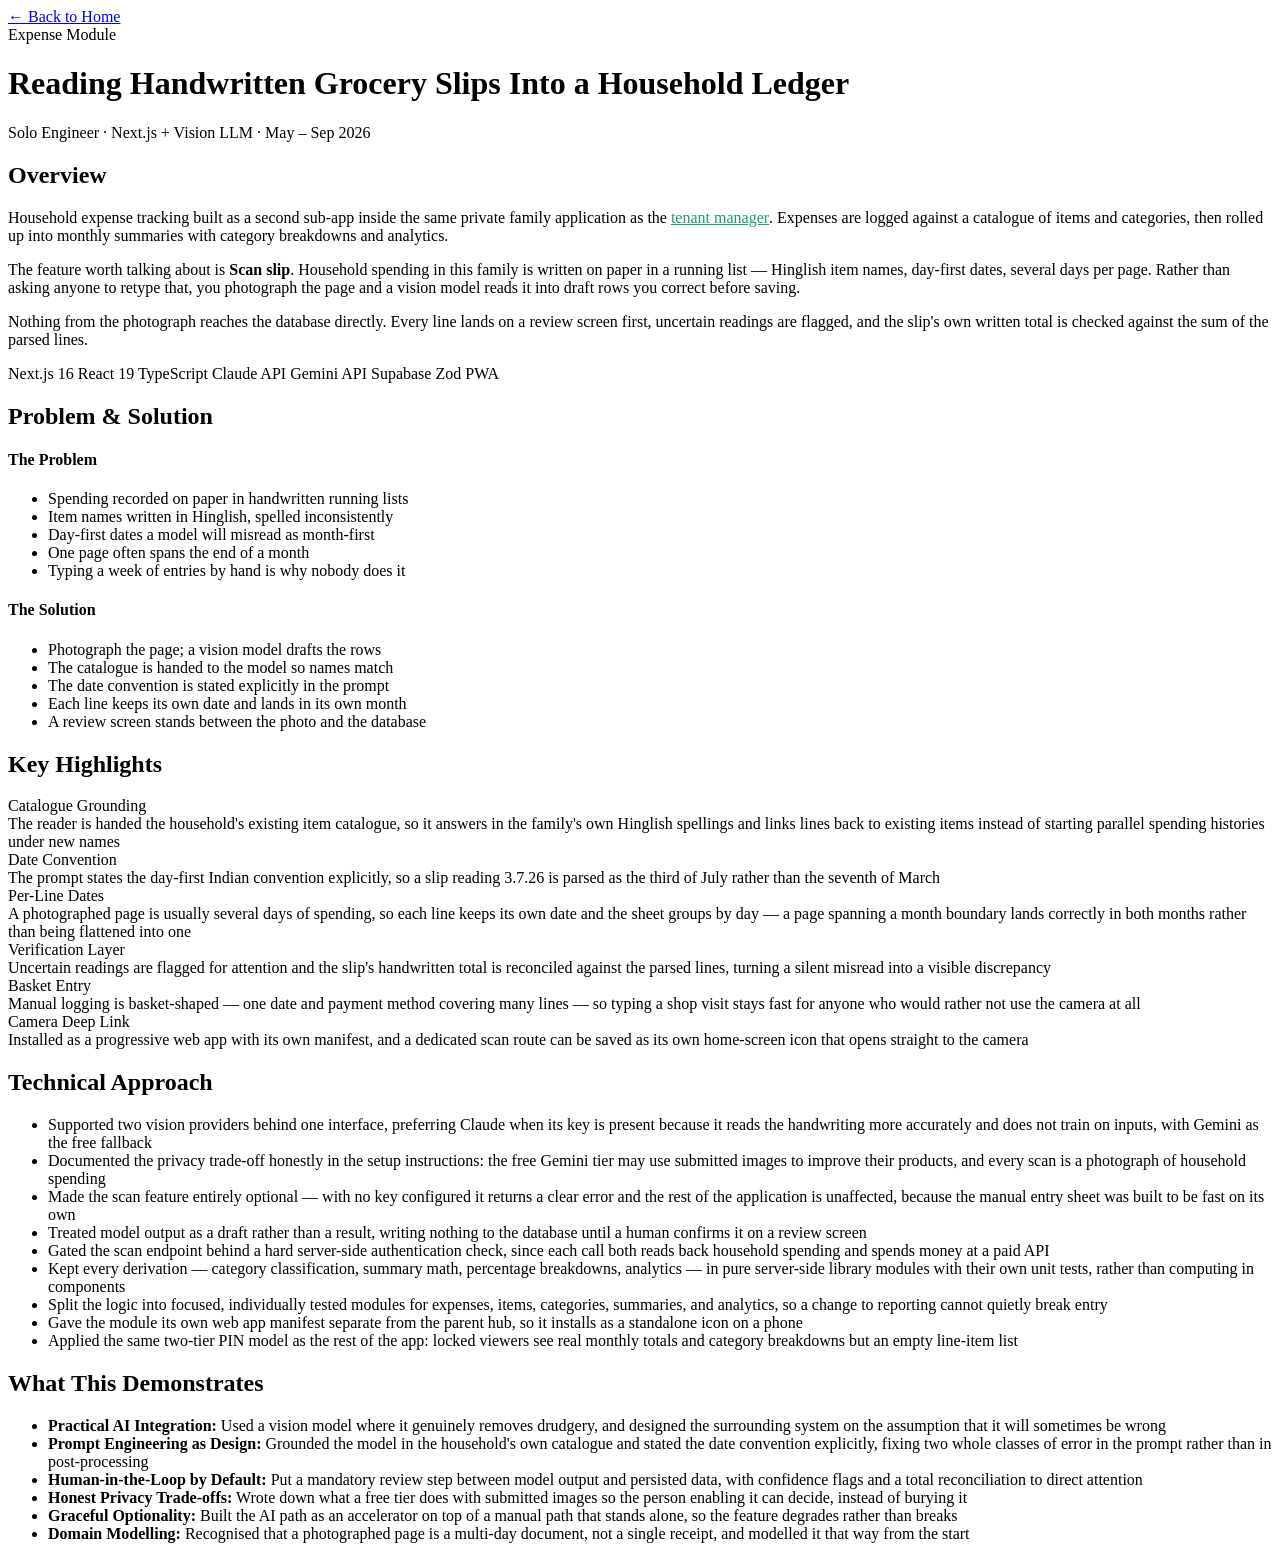
==== case-study/expense-module.html @ 738a4dc8 "add personal projects to the portfolio" ====
<!DOCTYPE html>
<html lang="en">
<head>
  <meta charset="UTF-8">
  <meta name="viewport" content="width=device-width, initial-scale=1.0">
  <title>Expense Module - Case Study</title>
  <link rel="stylesheet" href="case-study.css">
</head>

<body>
<div class="case-study">
  <a href="../index.html" class="back-button">← Back to Home</a>
  <div class="case-study-header">
    <div class="case-study-subtitle">Expense Module</div>
    <h1 class="case-study-title">Reading Handwritten Grocery Slips Into a Household Ledger</h1>
    <div class="case-study-meta">Solo Engineer · Next.js + Vision LLM · May – Sep 2026</div>
  </div>

  <div class="case-study-section">
    <h2 class="case-study-section-title">Overview</h2>
    <div class="overview-box">
      <p>
        Household expense tracking built as a second sub-app inside the same private family application as the <a href="./tenant-manager.html" style="color:#1D9E75;font-weight:500;">tenant manager</a>. Expenses are logged against a catalogue of items and categories, then rolled up into monthly summaries with category breakdowns and analytics.
      </p>
      <p>
        The feature worth talking about is <strong>Scan slip</strong>. Household spending in this family is written on paper in a running list — Hinglish item names, day-first dates, several days per page. Rather than asking anyone to retype that, you photograph the page and a vision model reads it into draft rows you correct before saving.
      </p>
      <p>
        Nothing from the photograph reaches the database directly. Every line lands on a review screen first, uncertain readings are flagged, and the slip's own written total is checked against the sum of the parsed lines.
      </p>
    </div>

    <div class="tech-stack">
      <span class="tech-badge">Next.js 16</span>
      <span class="tech-badge">React 19</span>
      <span class="tech-badge">TypeScript</span>
      <span class="tech-badge">Claude API</span>
      <span class="tech-badge">Gemini API</span>
      <span class="tech-badge">Supabase</span>
      <span class="tech-badge">Zod</span>
      <span class="tech-badge">PWA</span>
    </div>
  </div>

  <div class="case-study-section">
    <h2 class="case-study-section-title">Problem &amp; Solution</h2>
    <div class="problem-solution-grid">
      <div class="ps-card problem">
        <h4>The Problem</h4>
        <ul>
          <li>Spending recorded on paper in handwritten running lists</li>
          <li>Item names written in Hinglish, spelled inconsistently</li>
          <li>Day-first dates a model will misread as month-first</li>
          <li>One page often spans the end of a month</li>
          <li>Typing a week of entries by hand is why nobody does it</li>
        </ul>
      </div>
      <div class="ps-card solution">
        <h4>The Solution</h4>
        <ul>
          <li>Photograph the page; a vision model drafts the rows</li>
          <li>The catalogue is handed to the model so names match</li>
          <li>The date convention is stated explicitly in the prompt</li>
          <li>Each line keeps its own date and lands in its own month</li>
          <li>A review screen stands between the photo and the database</li>
        </ul>
      </div>
    </div>
  </div>

  <div class="case-study-section">
    <h2 class="case-study-section-title">Key Highlights</h2>
    <div class="highlights-grid">
      <div class="highlight-card">
        <div class="highlight-label">Catalogue Grounding</div>
        <div class="highlight-text">The reader is handed the household's existing item catalogue, so it answers in the family's own Hinglish spellings and links lines back to existing items instead of starting parallel spending histories under new names</div>
      </div>
      <div class="highlight-card">
        <div class="highlight-label">Date Convention</div>
        <div class="highlight-text">The prompt states the day-first Indian convention explicitly, so a slip reading 3.7.26 is parsed as the third of July rather than the seventh of March</div>
      </div>
      <div class="highlight-card">
        <div class="highlight-label">Per-Line Dates</div>
        <div class="highlight-text">A photographed page is usually several days of spending, so each line keeps its own date and the sheet groups by day — a page spanning a month boundary lands correctly in both months rather than being flattened into one</div>
      </div>
      <div class="highlight-card">
        <div class="highlight-label">Verification Layer</div>
        <div class="highlight-text">Uncertain readings are flagged for attention and the slip's handwritten total is reconciled against the parsed lines, turning a silent misread into a visible discrepancy</div>
      </div>
      <div class="highlight-card">
        <div class="highlight-label">Basket Entry</div>
        <div class="highlight-text">Manual logging is basket-shaped — one date and payment method covering many lines — so typing a shop visit stays fast for anyone who would rather not use the camera at all</div>
      </div>
      <div class="highlight-card">
        <div class="highlight-label">Camera Deep Link</div>
        <div class="highlight-text">Installed as a progressive web app with its own manifest, and a dedicated scan route can be saved as its own home-screen icon that opens straight to the camera</div>
      </div>
    </div>
  </div>

  <div class="case-study-section">
    <h2 class="case-study-section-title">Technical Approach</h2>
    <ul class="bullets">
      <li>Supported two vision providers behind one interface, preferring Claude when its key is present because it reads the handwriting more accurately and does not train on inputs, with Gemini as the free fallback</li>
      <li>Documented the privacy trade-off honestly in the setup instructions: the free Gemini tier may use submitted images to improve their products, and every scan is a photograph of household spending</li>
      <li>Made the scan feature entirely optional — with no key configured it returns a clear error and the rest of the application is unaffected, because the manual entry sheet was built to be fast on its own</li>
      <li>Treated model output as a draft rather than a result, writing nothing to the database until a human confirms it on a review screen</li>
      <li>Gated the scan endpoint behind a hard server-side authentication check, since each call both reads back household spending and spends money at a paid API</li>
      <li>Kept every derivation — category classification, summary math, percentage breakdowns, analytics — in pure server-side library modules with their own unit tests, rather than computing in components</li>
      <li>Split the logic into focused, individually tested modules for expenses, items, categories, summaries, and analytics, so a change to reporting cannot quietly break entry</li>
      <li>Gave the module its own web app manifest separate from the parent hub, so it installs as a standalone icon on a phone</li>
      <li>Applied the same two-tier PIN model as the rest of the app: locked viewers see real monthly totals and category breakdowns but an empty line-item list</li>
    </ul>
  </div>

  <div class="case-study-section">
    <h2 class="case-study-section-title">What This Demonstrates</h2>
    <ul class="bullets">
      <li><strong>Practical AI Integration:</strong> Used a vision model where it genuinely removes drudgery, and designed the surrounding system on the assumption that it will sometimes be wrong</li>
      <li><strong>Prompt Engineering as Design:</strong> Grounded the model in the household's own catalogue and stated the date convention explicitly, fixing two whole classes of error in the prompt rather than in post-processing</li>
      <li><strong>Human-in-the-Loop by Default:</strong> Put a mandatory review step between model output and persisted data, with confidence flags and a total reconciliation to direct attention</li>
      <li><strong>Honest Privacy Trade-offs:</strong> Wrote down what a free tier does with submitted images so the person enabling it can decide, instead of burying it</li>
      <li><strong>Graceful Optionality:</strong> Built the AI path as an accelerator on top of a manual path that stands alone, so the feature degrades rather than breaks</li>
      <li><strong>Domain Modelling:</strong> Recognised that a photographed page is a multi-day document, not a single receipt, and modelled it that way from the start</li>
    </ul>
  </div>

</div>
</body>
</html>
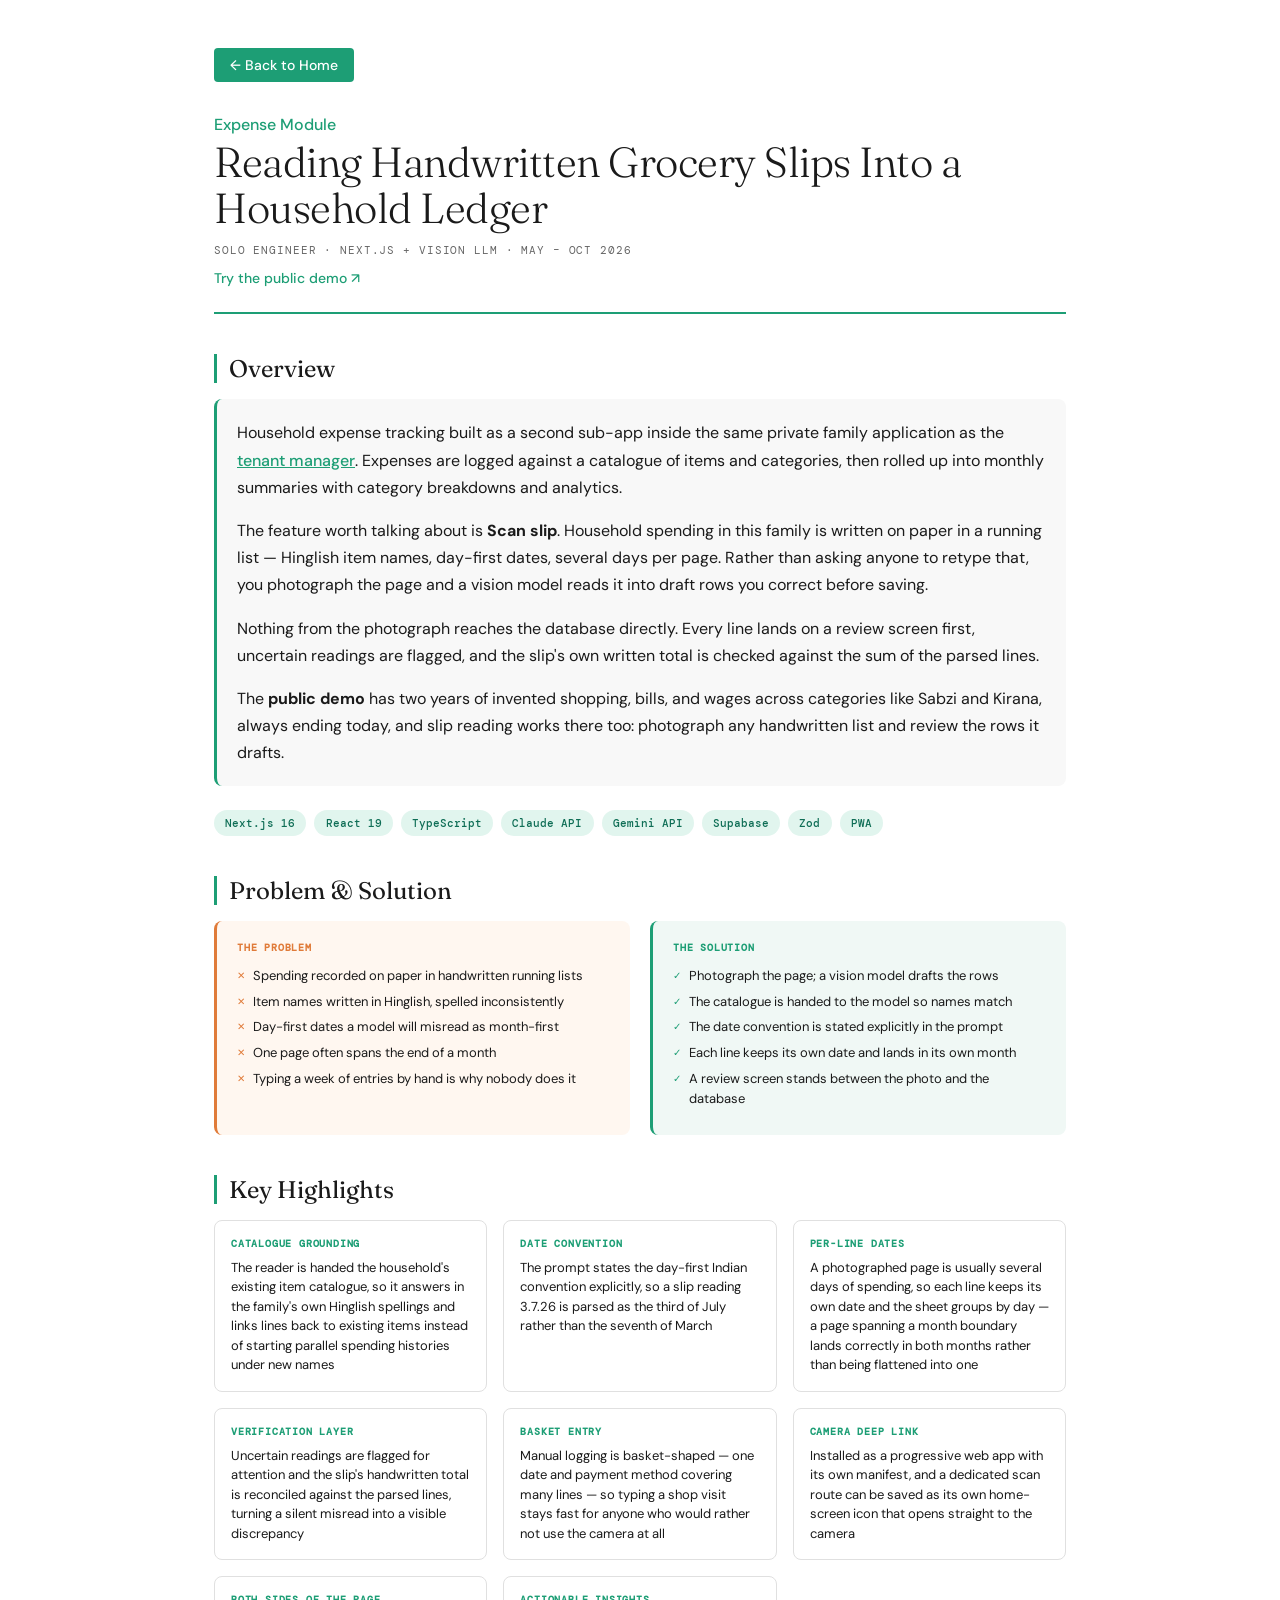
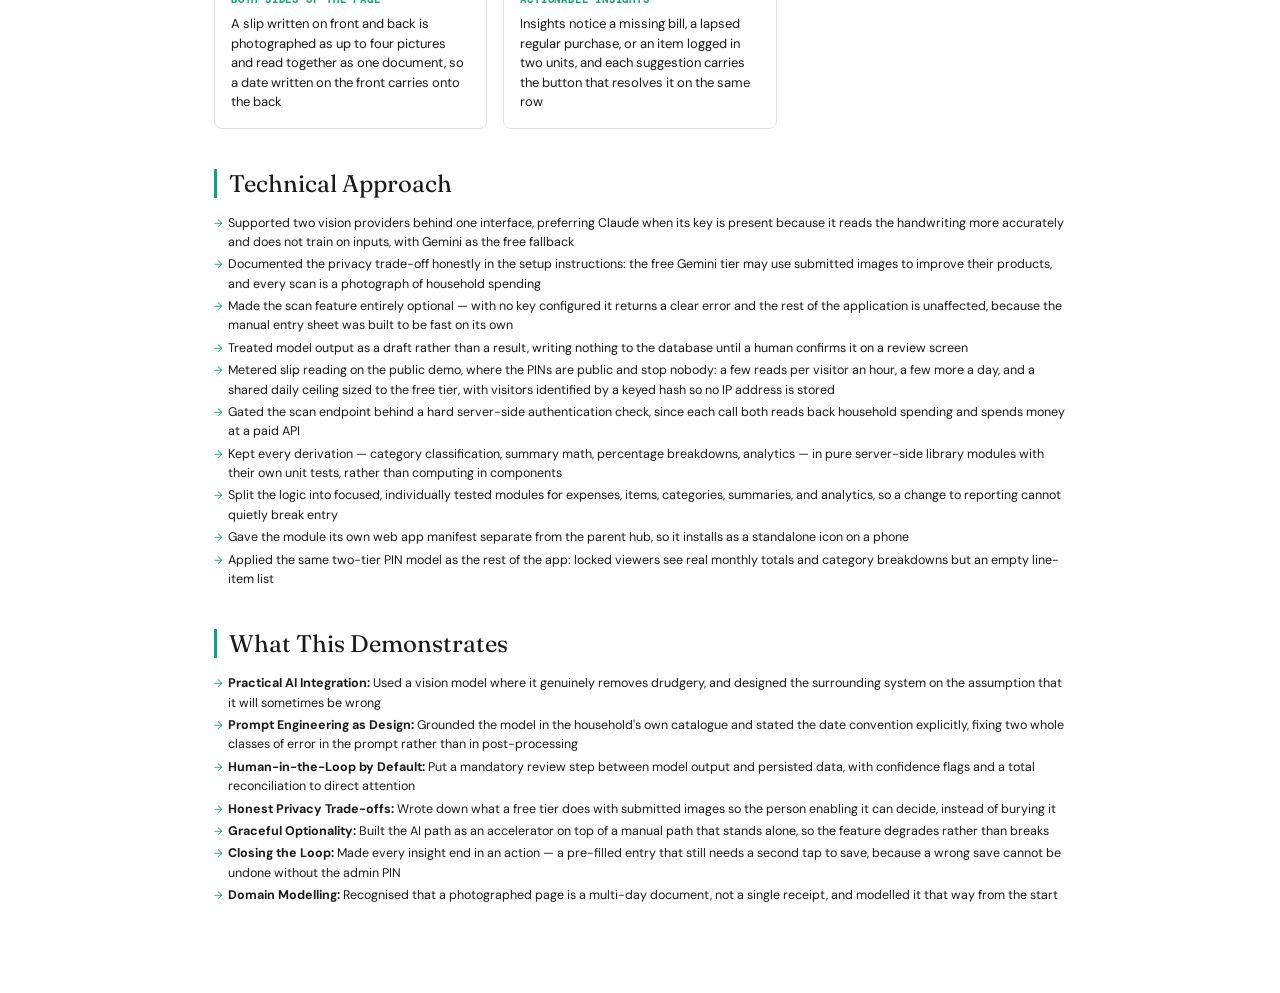
==== commit 88c26e51: "Add portfolio updates and new case studies - Created AGENTS.md to document portfolio management and " ====
--- a/case-study/expense-module.html
+++ b/case-study/expense-module.html
@@ -13,7 +13,8 @@
   <div class="case-study-header">
     <div class="case-study-subtitle">Expense Module</div>
     <h1 class="case-study-title">Reading Handwritten Grocery Slips Into a Household Ledger</h1>
-    <div class="case-study-meta">Solo Engineer · Next.js + Vision LLM · May – Sep 2026</div>
+    <div class="case-study-meta">Solo Engineer · Next.js + Vision LLM · May – Oct 2026</div>
+    <a href="https://tenant-management-2my6.vercel.app/expense" class="demo-link" target="_blank" rel="noopener noreferrer">Try the public demo ↗</a>
   </div>
 
   <div class="case-study-section">
@@ -27,6 +28,9 @@
       </p>
       <p>
         Nothing from the photograph reaches the database directly. Every line lands on a review screen first, uncertain readings are flagged, and the slip's own written total is checked against the sum of the parsed lines.
+      </p>
+      <p>
+        The <strong>public demo</strong> has two years of invented shopping, bills, and wages across categories like Sabzi and Kirana, always ending today, and slip reading works there too: photograph any handwritten list and review the rows it drafts.
       </p>
     </div>
 
@@ -95,6 +99,14 @@
         <div class="highlight-label">Camera Deep Link</div>
         <div class="highlight-text">Installed as a progressive web app with its own manifest, and a dedicated scan route can be saved as its own home-screen icon that opens straight to the camera</div>
       </div>
+      <div class="highlight-card">
+        <div class="highlight-label">Both Sides of the Page</div>
+        <div class="highlight-text">A slip written on front and back is photographed as up to four pictures and read together as one document, so a date written on the front carries onto the back</div>
+      </div>
+      <div class="highlight-card">
+        <div class="highlight-label">Actionable Insights</div>
+        <div class="highlight-text">Insights notice a missing bill, a lapsed regular purchase, or an item logged in two units, and each suggestion carries the button that resolves it on the same row</div>
+      </div>
     </div>
   </div>
 
@@ -105,6 +117,7 @@
       <li>Documented the privacy trade-off honestly in the setup instructions: the free Gemini tier may use submitted images to improve their products, and every scan is a photograph of household spending</li>
       <li>Made the scan feature entirely optional — with no key configured it returns a clear error and the rest of the application is unaffected, because the manual entry sheet was built to be fast on its own</li>
       <li>Treated model output as a draft rather than a result, writing nothing to the database until a human confirms it on a review screen</li>
+      <li>Metered slip reading on the public demo, where the PINs are public and stop nobody: a few reads per visitor an hour, a few more a day, and a shared daily ceiling sized to the free tier, with visitors identified by a keyed hash so no IP address is stored</li>
       <li>Gated the scan endpoint behind a hard server-side authentication check, since each call both reads back household spending and spends money at a paid API</li>
       <li>Kept every derivation — category classification, summary math, percentage breakdowns, analytics — in pure server-side library modules with their own unit tests, rather than computing in components</li>
       <li>Split the logic into focused, individually tested modules for expenses, items, categories, summaries, and analytics, so a change to reporting cannot quietly break entry</li>
@@ -121,6 +134,7 @@
       <li><strong>Human-in-the-Loop by Default:</strong> Put a mandatory review step between model output and persisted data, with confidence flags and a total reconciliation to direct attention</li>
       <li><strong>Honest Privacy Trade-offs:</strong> Wrote down what a free tier does with submitted images so the person enabling it can decide, instead of burying it</li>
       <li><strong>Graceful Optionality:</strong> Built the AI path as an accelerator on top of a manual path that stands alone, so the feature degrades rather than breaks</li>
+      <li><strong>Closing the Loop:</strong> Made every insight end in an action — a pre-filled entry that still needs a second tap to save, because a wrong save cannot be undone without the admin PIN</li>
       <li><strong>Domain Modelling:</strong> Recognised that a photographed page is a multi-day document, not a single receipt, and modelled it that way from the start</li>
     </ul>
   </div>
--- a/case-study/case-study.css
+++ b/case-study/case-study.css
@@ -0,0 +1,326 @@
+@import url('../styles.css');
+
+/* Case study page styles */
+.case-study {
+  max-width: 900px;
+  margin: 0 auto;
+  padding: 3rem 1.5rem;
+  font-family: 'DM Sans', sans-serif;
+  color: var(--color-text-primary);
+}
+
+.back-button {
+  display: inline-block;
+  margin-bottom: 2rem;
+  padding: 0.5rem 1rem;
+  background-color: #1D9E75;
+  color: white;
+  text-decoration: none;
+  border-radius: 4px;
+  font-size: 14px;
+  font-weight: 500;
+  transition: background-color 0.2s ease;
+}
+
+.back-button:hover {
+  background-color: #178a63;
+}
+
+.case-study-header {
+  margin-bottom: 2.5rem;
+  border-bottom: 2px solid #1D9E75;
+  padding-bottom: 1.5rem;
+}
+
+.demo-link {
+  display: inline-block;
+  margin-top: 0.75rem;
+  color: #1D9E75;
+  font-size: 14px;
+  font-weight: 500;
+  text-decoration: none;
+}
+
+.demo-link:hover {
+  text-decoration: underline;
+}
+
+.case-study-subtitle {
+  font-size: 16px;
+  color: #1D9E75;
+  font-weight: 500;
+  margin-bottom: 0.25rem;
+}
+
+.case-study-title {
+  font-family: 'Fraunces', serif;
+  font-size: 42px;
+  font-weight: 300;
+  letter-spacing: -0.5px;
+  color: var(--color-text-primary);
+  line-height: 1.1;
+  margin-bottom: 0.5rem;
+}
+
+.case-study-meta {
+  font-family: 'DM Mono', monospace;
+  font-size: 11px;
+  color: var(--color-text-secondary);
+  letter-spacing: 0.08em;
+  text-transform: uppercase;
+  margin-top: 0.75rem;
+}
+
+.case-study-section {
+  margin-bottom: 2.5rem;
+}
+
+.case-study-section-title {
+  font-family: 'Fraunces', serif;
+  font-size: 24px;
+  font-weight: 400;
+  color: var(--color-text-primary);
+  margin-bottom: 1rem;
+  border-left: 3px solid #1D9E75;
+  padding-left: 0.75rem;
+}
+
+.overview-box {
+  background: var(--color-background-secondary);
+  border-left: 3px solid #1D9E75;
+  padding: 1.25rem;
+  margin-bottom: 1.5rem;
+  border-radius: var(--border-radius-md);
+  line-height: 1.7;
+}
+
+.overview-box p {
+  margin-bottom: 1rem;
+}
+
+.overview-box p:last-child {
+  margin-bottom: 0;
+}
+
+.highlights-grid {
+  display: grid;
+  grid-template-columns: repeat(auto-fit, minmax(220px, 1fr));
+  gap: 1rem;
+  margin-bottom: 1.5rem;
+}
+
+.highlight-card {
+  background: var(--color-background-primary);
+  border: 0.5px solid var(--color-border-tertiary);
+  border-radius: var(--border-radius-md);
+  padding: 1rem;
+  transition: all 150ms ease;
+}
+
+.highlight-card:hover {
+  border-color: #1D9E75;
+  box-shadow: 0 4px 12px rgba(29, 158, 117, 0.1);
+}
+
+.highlight-label {
+  font-family: 'DM Mono', monospace;
+  font-size: 10px;
+  text-transform: uppercase;
+  letter-spacing: 0.08em;
+  color: #1D9E75;
+  font-weight: 600;
+  margin-bottom: 0.5rem;
+}
+
+.highlight-text {
+  font-size: 13px;
+  color: var(--color-text-primary);
+  line-height: 1.5;
+}
+
+.role-section {
+  background: #F0F8F5;
+  border-radius: var(--border-radius-md);
+  padding: 1.5rem;
+  margin-top: 1.5rem;
+}
+
+.role-section + .role-section {
+  margin-top: 1rem;
+}
+
+.role-section h4 {
+  font-size: 14px;
+  color: #0F6E56;
+  font-weight: 600;
+  margin-bottom: 0.75rem;
+}
+
+.role-section ul {
+  list-style: none;
+  padding: 0;
+  margin: 0;
+}
+
+.role-section li {
+  font-size: 13px;
+  color: var(--color-text-primary);
+  padding-left: 20px;
+  position: relative;
+  margin-bottom: 0.5rem;
+  line-height: 1.5;
+}
+
+.role-section li::before {
+  content: "→";
+  position: absolute;
+  left: 0;
+  color: #1D9E75;
+  font-weight: 600;
+}
+
+.tech-stack {
+  display: flex;
+  flex-wrap: wrap;
+  gap: 0.5rem;
+  margin-top: 1rem;
+}
+
+.tech-badge {
+  display: inline-block;
+  background: #E1F5EE;
+  color: #0F6E56;
+  font-size: 11px;
+  padding: 0.35rem 0.7rem;
+  border-radius: 999px;
+  font-family: 'DM Mono', monospace;
+  font-weight: 500;
+}
+
+.problem-solution-grid {
+  display: grid;
+  grid-template-columns: 1fr 1fr;
+  gap: 1.25rem;
+  margin-bottom: 1.5rem;
+}
+
+.ps-card {
+  border-radius: var(--border-radius-md);
+  padding: 1.25rem;
+}
+
+.ps-card.problem {
+  background: #FFF7F0;
+  border-left: 3px solid #E07B39;
+}
+
+.ps-card.solution {
+  background: #F0F8F5;
+  border-left: 3px solid #1D9E75;
+}
+
+.ps-card h4 {
+  font-family: 'DM Mono', monospace;
+  font-size: 10px;
+  text-transform: uppercase;
+  letter-spacing: 0.08em;
+  font-weight: 600;
+  margin-bottom: 0.75rem;
+}
+
+.ps-card.problem h4 { color: #E07B39; }
+.ps-card.solution h4 { color: #1D9E75; }
+
+.ps-card ul {
+  list-style: none;
+  padding: 0;
+  margin: 0;
+}
+
+.ps-card li {
+  font-size: 13px;
+  color: var(--color-text-primary);
+  padding-left: 16px;
+  position: relative;
+  margin-bottom: 0.4rem;
+  line-height: 1.5;
+}
+
+.ps-card.problem li::before {
+  content: "✕";
+  position: absolute;
+  left: 0;
+  color: #E07B39;
+  font-size: 10px;
+  top: 2px;
+}
+
+.ps-card.solution li::before {
+  content: "✓";
+  position: absolute;
+  left: 0;
+  color: #1D9E75;
+  font-size: 10px;
+  top: 2px;
+}
+
+.case-study-section .bullets {
+  margin-bottom: 1.5rem;
+}
+
+@media (max-width: 768px) {
+  .case-study {
+    padding: 2rem 1rem;
+  }
+
+  .case-study-title {
+    font-size: 32px;
+  }
+
+  .case-study-section-title {
+    font-size: 20px;
+  }
+
+  .highlights-grid {
+    grid-template-columns: 1fr;
+  }
+
+  .problem-solution-grid {
+    grid-template-columns: 1fr;
+  }
+
+  .back-button {
+    padding: 0.75rem 1.25rem;
+    font-size: 16px;
+  }
+}
+
+@media (max-width: 600px) {
+  .case-study {
+    padding: 1.5rem 0.75rem;
+  }
+
+  .case-study-title {
+    font-size: 28px;
+  }
+
+  .case-study-section-title {
+    font-size: 18px;
+  }
+
+  .tech-badge {
+    font-size: 12px;
+    padding: 4px 8px;
+  }
+
+  .overview-box p {
+    font-size: 16px;
+    line-height: 1.6;
+  }
+
+  .back-button {
+    padding: 0.8rem 1.5rem;
+    font-size: 17px;
+    margin-bottom: 1.5rem;
+  }
+}
